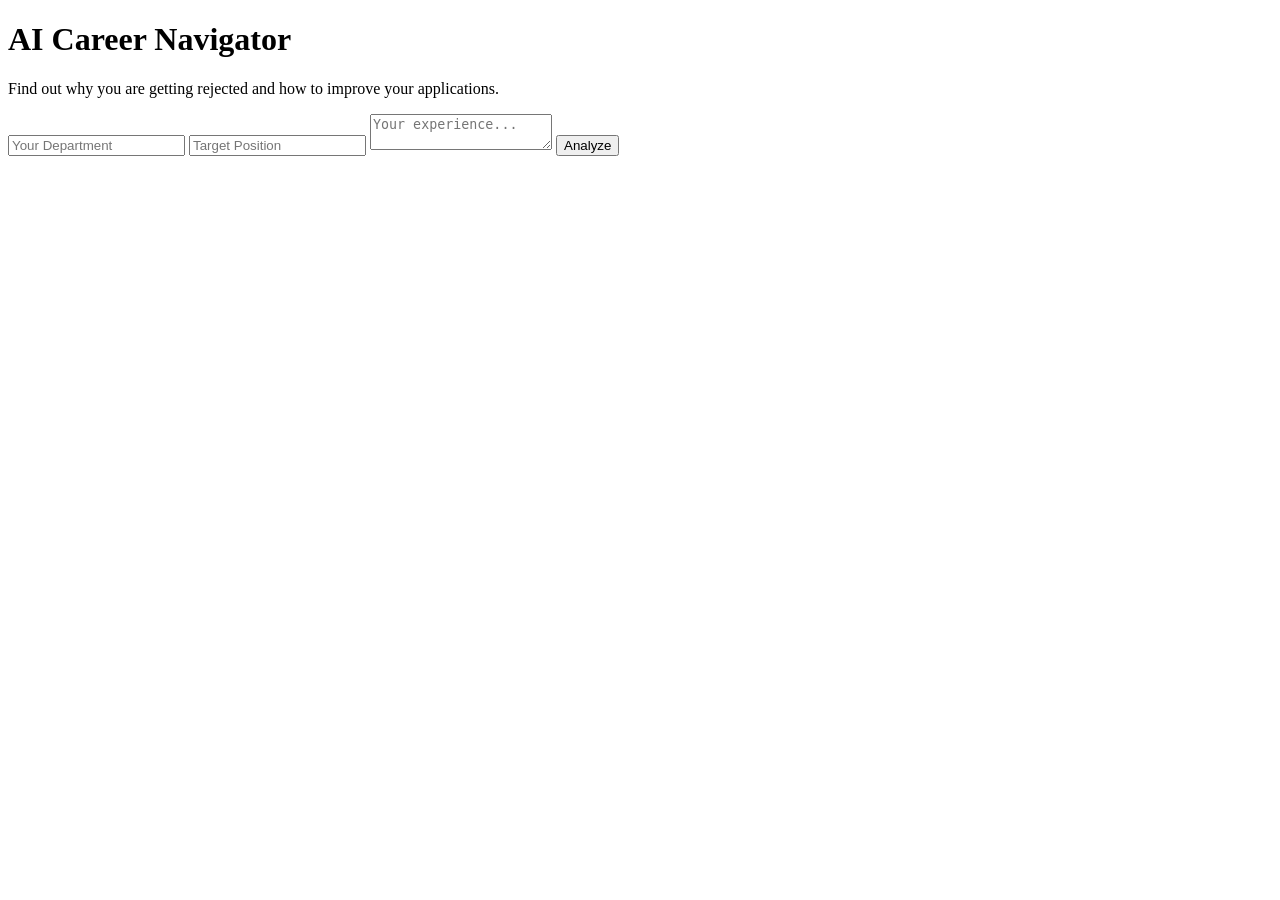
==== features/index.html @ a35713c3 "Create index.html" ====
<!DOCTYPE html>
<html lang="en">
<head>
  <meta charset="UTF-8">
  <title>AI Career Navigator</title>
  <link rel="stylesheet" href="style.css">
</head>
<body>

<div class="container">
  <h1>AI Career Navigator</h1>
  <p>Find out why you are getting rejected and how to improve your applications.</p>

  <input type="text" id="department" placeholder="Your Department">
  <input type="text" id="position" placeholder="Target Position">
  <textarea id="experience" placeholder="Your experience..."></textarea>

  <button onclick="analyze()">Analyze</button>

  <div id="result"></div>
</div>

<script src="script.js"></script>

</body>
</html>
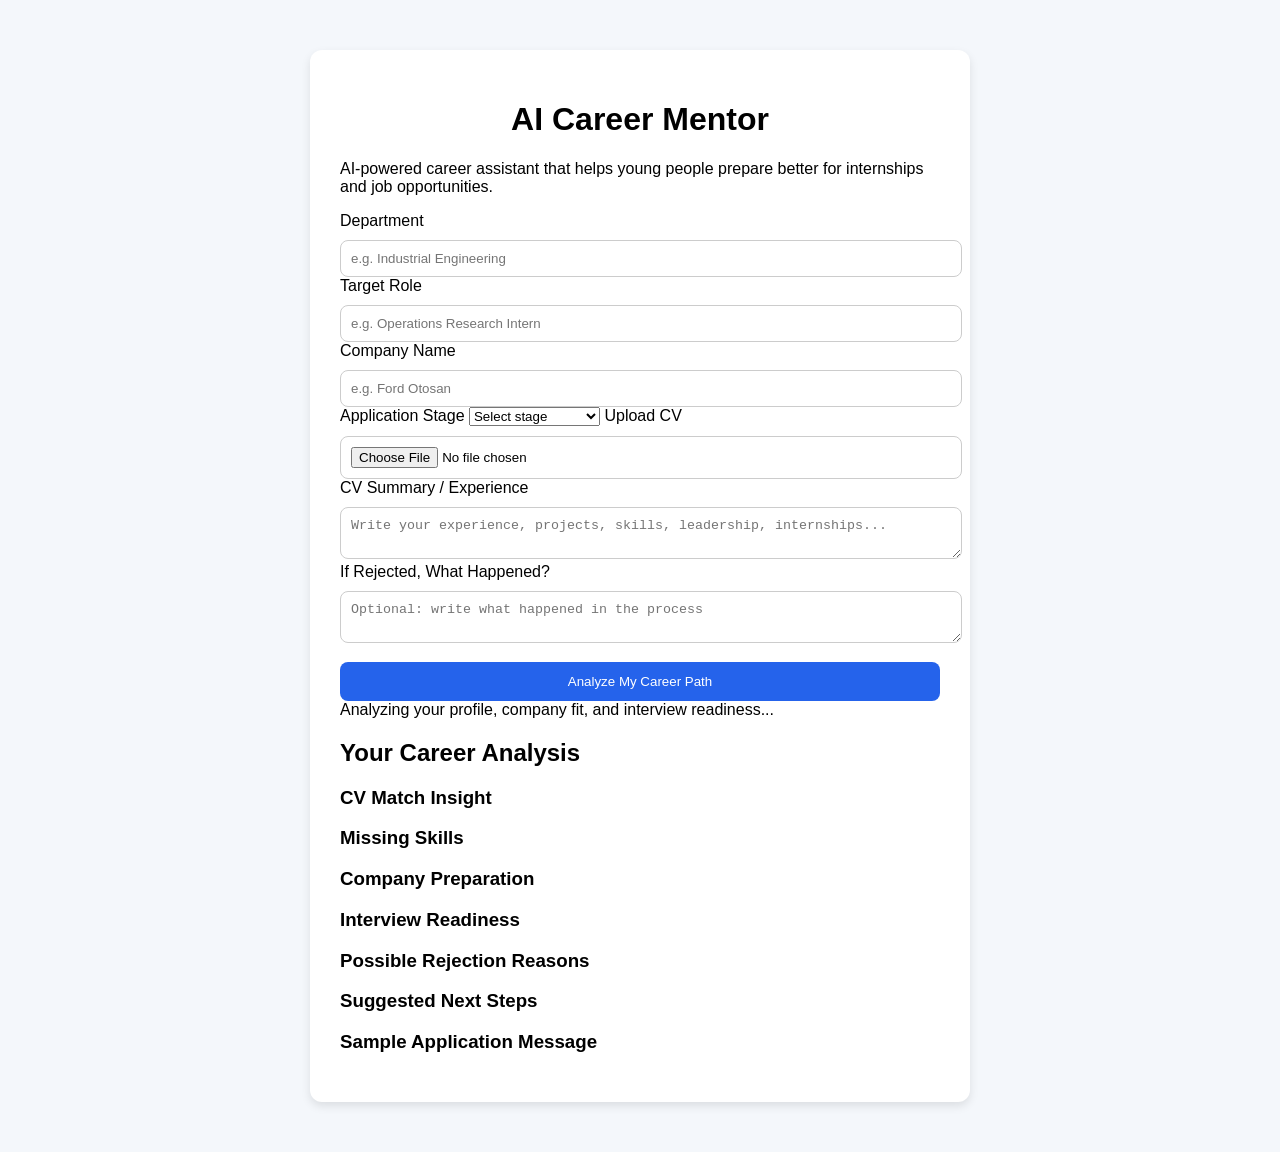
==== commit 3cbb7001: "Update index.html" ====
--- a/features/index.html
+++ b/features/index.html
@@ -2,25 +2,92 @@
 <html lang="en">
 <head>
   <meta charset="UTF-8">
-  <title>AI Career Navigator</title>
+  <meta name="viewport" content="width=device-width, initial-scale=1.0">
+  <title>AI Career Mentor</title>
   <link rel="stylesheet" href="style.css">
 </head>
 <body>
 
 <div class="container">
-  <h1>AI Career Navigator</h1>
-  <p>Find out why you are getting rejected and how to improve your applications.</p>
+  <h1>AI Career Mentor</h1>
+  <p class="subtitle">
+    AI-powered career assistant that helps young people prepare better for internships and job opportunities.
+  </p>
 
-  <input type="text" id="department" placeholder="Your Department">
-  <input type="text" id="position" placeholder="Target Position">
-  <textarea id="experience" placeholder="Your experience..."></textarea>
+  <div class="form-section">
+    <label for="department">Department</label>
+    <input type="text" id="department" placeholder="e.g. Industrial Engineering">
 
-  <button onclick="analyze()">Analyze</button>
+    <label for="role">Target Role</label>
+    <input type="text" id="role" placeholder="e.g. Operations Research Intern">
 
-  <div id="result"></div>
+    <label for="company">Company Name</label>
+    <input type="text" id="company" placeholder="e.g. Ford Otosan">
+
+    <label for="stage">Application Stage</label>
+    <select id="stage">
+      <option value="">Select stage</option>
+      <option value="before-application">Before Application</option>
+      <option value="before-interview">Before Interview</option>
+      <option value="after-rejection">After Rejection</option>
+    </select>
+
+    <label for="cvFile">Upload CV</label>
+    <input type="file" id="cvFile" accept=".pdf,.doc,.docx">
+
+    <label for="experience">CV Summary / Experience</label>
+    <textarea id="experience" placeholder="Write your experience, projects, skills, leadership, internships..."></textarea>
+
+    <label for="rejection">If Rejected, What Happened?</label>
+    <textarea id="rejection" placeholder="Optional: write what happened in the process"></textarea>
+
+    <button onclick="analyzeCareerMentor()">Analyze My Career Path</button>
+  </div>
+
+  <div id="loadingBox" class="loading-box hidden">
+    Analyzing your profile, company fit, and interview readiness...
+  </div>
+
+  <div id="resultsSection" class="results-section hidden">
+    <h2>Your Career Analysis</h2>
+
+    <div class="result-card">
+      <h3>CV Match Insight</h3>
+      <p id="cvMatch"></p>
+    </div>
+
+    <div class="result-card">
+      <h3>Missing Skills</h3>
+      <p id="missingSkills"></p>
+    </div>
+
+    <div class="result-card">
+      <h3>Company Preparation</h3>
+      <p id="companyPrep"></p>
+    </div>
+
+    <div class="result-card">
+      <h3>Interview Readiness</h3>
+      <p id="interviewPrep"></p>
+    </div>
+
+    <div class="result-card">
+      <h3>Possible Rejection Reasons</h3>
+      <p id="rejectionReasons"></p>
+    </div>
+
+    <div class="result-card">
+      <h3>Suggested Next Steps</h3>
+      <p id="nextSteps"></p>
+    </div>
+
+    <div class="result-card">
+      <h3>Sample Application Message</h3>
+      <p id="sampleMessage"></p>
+    </div>
+  </div>
 </div>
 
 <script src="script.js"></script>
-
 </body>
 </html>
--- a/features/style.css
+++ b/features/style.css
@@ -0,0 +1,48 @@
+body {
+  font-family: Arial, sans-serif;
+  background: #f4f7fb;
+  margin: 0;
+}
+
+.container {
+  max-width: 600px;
+  margin: 50px auto;
+  background: white;
+  padding: 30px;
+  border-radius: 12px;
+  box-shadow: 0 4px 10px rgba(0,0,0,0.1);
+}
+
+h1 {
+  text-align: center;
+}
+
+input, textarea {
+  width: 100%;
+  padding: 10px;
+  margin-top: 10px;
+  border-radius: 8px;
+  border: 1px solid #ccc;
+}
+
+button {
+  margin-top: 15px;
+  width: 100%;
+  padding: 12px;
+  background: #2563eb;
+  color: white;
+  border: none;
+  border-radius: 8px;
+  cursor: pointer;
+}
+
+button:hover {
+  opacity: 0.9;
+}
+
+#result {
+  margin-top: 20px;
+  padding: 15px;
+  background: #eef2ff;
+  border-radius: 8px;
+}
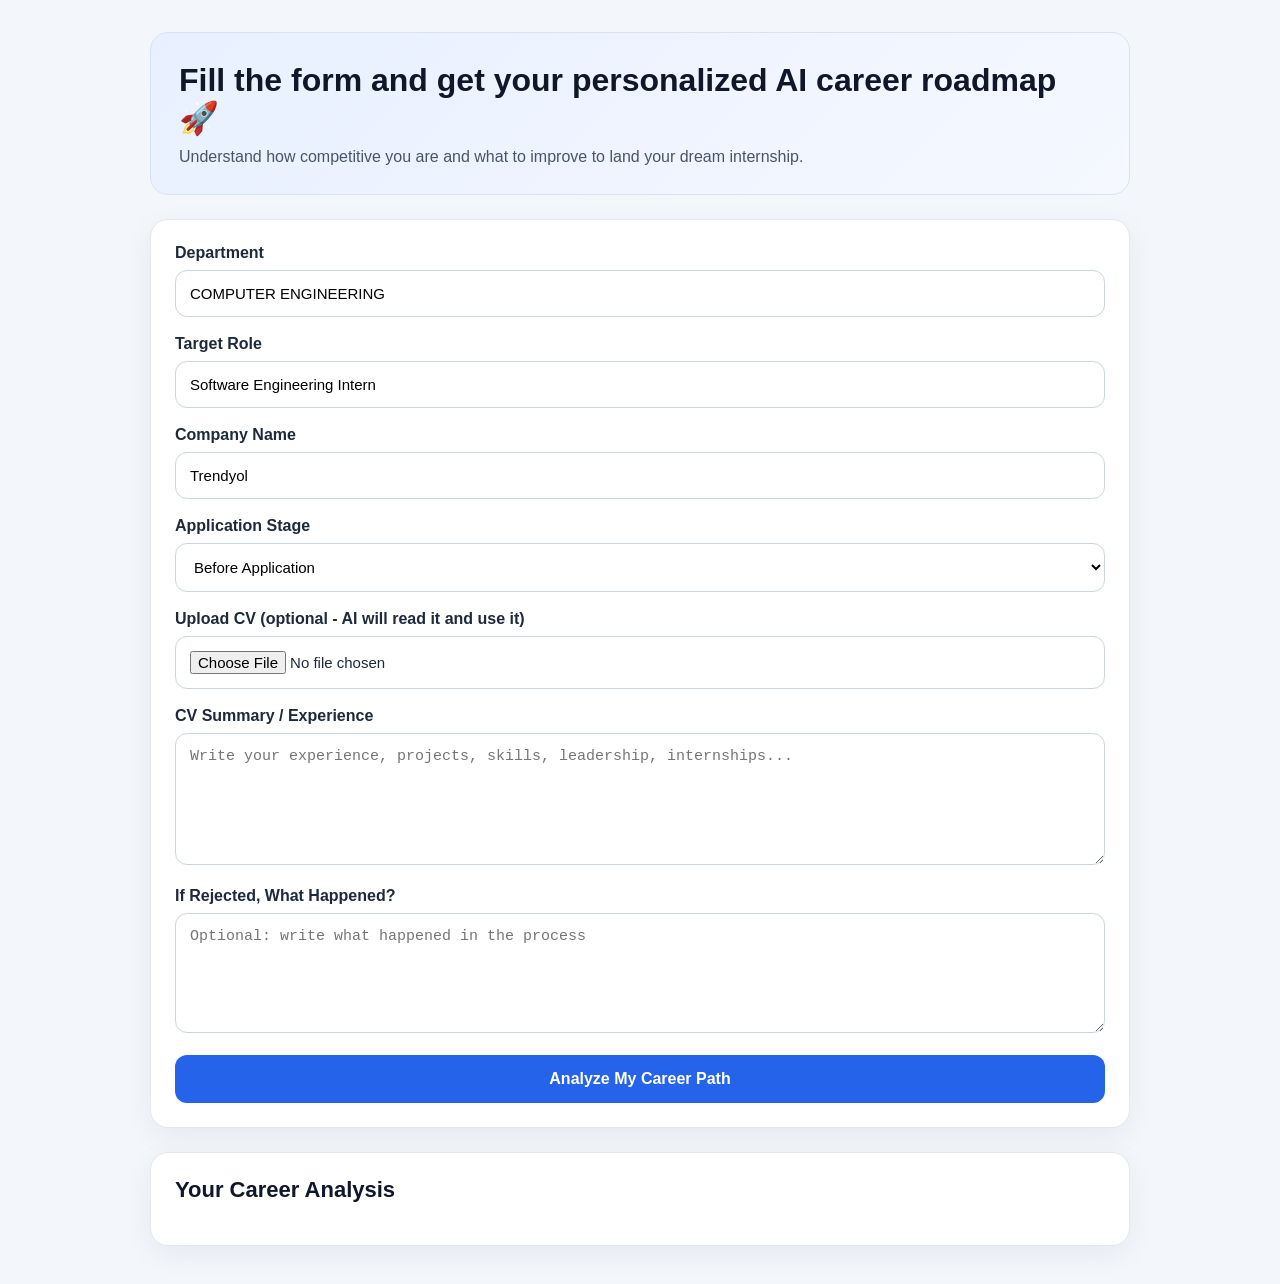
==== commit 763d2ee3: "final frontend fix" ====
--- a/features/index.html
+++ b/features/index.html
@@ -1,93 +1,83 @@
 <!DOCTYPE html>
 <html lang="en">
 <head>
-  <meta charset="UTF-8">
-  <meta name="viewport" content="width=device-width, initial-scale=1.0">
-  <title>AI Career Mentor</title>
-  <link rel="stylesheet" href="style.css">
+  <meta charset="UTF-8" />
+  <meta name="viewport" content="width=device-width, initial-scale=1.0" />
+  <title>AI Career Navigator</title>
+  <link rel="stylesheet" href="style.css" />
 </head>
 <body>
+  <div class="page">
+    <div class="container">
+      <div class="hero">
+        <h1>Fill the form and get your personalized AI career roadmap 🚀</h1>
+        <p>
+          Understand how competitive you are and what to improve to land your dream internship.
+        </p>
+      </div>
 
-<div class="container">
-  <h1>AI Career Mentor</h1>
-  <p class="subtitle">
-    AI-powered career assistant that helps young people prepare better for internships and job opportunities.
-  </p>
+      <form id="careerForm" class="career-form" enctype="multipart/form-data">
+        <div class="form-group">
+          <label for="department">Department</label>
+          <input id="department" type="text" name="department" value="COMPUTER ENGINEERING" required />
+        </div>
 
-  <div class="form-section">
-    <label for="department">Department</label>
-    <input type="text" id="department" placeholder="e.g. Industrial Engineering">
+        <div class="form-group">
+          <label for="target_role">Target Role</label>
+          <input id="target_role" type="text" name="target_role" value="Software Engineering Intern" required />
+        </div>
 
-    <label for="role">Target Role</label>
-    <input type="text" id="role" placeholder="e.g. Operations Research Intern">
+        <div class="form-group">
+          <label for="company_name">Company Name</label>
+          <input id="company_name" type="text" name="company_name" value="Trendyol" required />
+        </div>
 
-    <label for="company">Company Name</label>
-    <input type="text" id="company" placeholder="e.g. Ford Otosan">
+        <div class="form-group">
+          <label for="application_stage">Application Stage</label>
+          <select id="application_stage" name="application_stage" required>
+            <option value="Before Application">Before Application</option>
+            <option value="Before Interview">Before Interview</option>
+            <option value="After Rejection">After Rejection</option>
+          </select>
+        </div>
 
-    <label for="stage">Application Stage</label>
-    <select id="stage">
-      <option value="">Select stage</option>
-      <option value="before-application">Before Application</option>
-      <option value="before-interview">Before Interview</option>
-      <option value="after-rejection">After Rejection</option>
-    </select>
+        <div class="form-group">
+          <label for="cv_file">Upload CV (optional - AI will read it and use it)</label>
+          <input id="cv_file" type="file" name="cv_file" accept=".pdf" />
+        </div>
 
-    <label for="cvFile">Upload CV</label>
-    <input type="file" id="cvFile" accept=".pdf,.doc,.docx">
+        <div class="form-group">
+          <label for="cv_summary">CV Summary / Experience</label>
+          <textarea
+            id="cv_summary"
+            name="cv_summary"
+            rows="6"
+            placeholder="Write your experience, projects, skills, leadership, internships..."
+          ></textarea>
+        </div>
 
-    <label for="experience">CV Summary / Experience</label>
-    <textarea id="experience" placeholder="Write your experience, projects, skills, leadership, internships..."></textarea>
+        <div class="form-group">
+          <label for="rejection_reason">If Rejected, What Happened?</label>
+          <textarea
+            id="rejection_reason"
+            name="rejection_reason"
+            rows="4"
+            placeholder="Optional: write what happened in the process"
+          ></textarea>
+        </div>
 
-    <label for="rejection">If Rejected, What Happened?</label>
-    <textarea id="rejection" placeholder="Optional: write what happened in the process"></textarea>
+        <button type="submit" class="submit-btn">Analyze My Career Path</button>
+      </form>
 
-    <button onclick="analyzeCareerMentor()">Analyze My Career Path</button>
+      <section class="result-section">
+        <h2>Your Career Analysis</h2>
+        <div id="loadingBox" class="loading hidden">Analyzing your profile...</div>
+        <div id="errorBox" class="error hidden"></div>
+        <div id="resultBox"></div>
+      </section>
+    </div>
   </div>
 
-  <div id="loadingBox" class="loading-box hidden">
-    Analyzing your profile, company fit, and interview readiness...
-  </div>
-
-  <div id="resultsSection" class="results-section hidden">
-    <h2>Your Career Analysis</h2>
-
-    <div class="result-card">
-      <h3>CV Match Insight</h3>
-      <p id="cvMatch"></p>
-    </div>
-
-    <div class="result-card">
-      <h3>Missing Skills</h3>
-      <p id="missingSkills"></p>
-    </div>
-
-    <div class="result-card">
-      <h3>Company Preparation</h3>
-      <p id="companyPrep"></p>
-    </div>
-
-    <div class="result-card">
-      <h3>Interview Readiness</h3>
-      <p id="interviewPrep"></p>
-    </div>
-
-    <div class="result-card">
-      <h3>Possible Rejection Reasons</h3>
-      <p id="rejectionReasons"></p>
-    </div>
-
-    <div class="result-card">
-      <h3>Suggested Next Steps</h3>
-      <p id="nextSteps"></p>
-    </div>
-
-    <div class="result-card">
-      <h3>Sample Application Message</h3>
-      <p id="sampleMessage"></p>
-    </div>
-  </div>
-</div>
-
-<script src="script.js"></script>
+  <script src="script.js"></script>
 </body>
-</html>
+</html>
--- a/features/style.css
+++ b/features/style.css
@@ -1,48 +1,238 @@
+* {
+  box-sizing: border-box;
+}
+
 body {
-  font-family: Arial, sans-serif;
-  background: #f4f7fb;
-  margin: 0;
+  margin: 0;
+  font-family: Arial, Helvetica, sans-serif;
+  background: #f3f6fb;
+  color: #1f2937;
+}
+
+.page {
+  min-height: 100vh;
+  padding: 32px 16px;
 }
 
 .container {
-  max-width: 600px;
-  margin: 50px auto;
-  background: white;
-  padding: 30px;
+  max-width: 980px;
+  margin: 0 auto;
+}
+
+.hero {
+  background: linear-gradient(135deg, #e8f0ff, #f5f8ff);
+  border: 1px solid #d8e2f2;
+  border-radius: 18px;
+  padding: 28px;
+  margin-bottom: 24px;
+}
+
+.hero h1 {
+  margin: 0 0 10px 0;
+  font-size: 32px;
+  line-height: 1.2;
+  color: #0f172a;
+}
+
+.hero p {
+  margin: 0;
+  font-size: 16px;
+  color: #475569;
+}
+
+.career-form,
+.result-section {
+  background: #ffffff;
+  border: 1px solid #e5e7eb;
+  border-radius: 18px;
+  padding: 24px;
+  box-shadow: 0 8px 30px rgba(15, 23, 42, 0.06);
+}
+
+.career-form {
+  margin-bottom: 24px;
+}
+
+.form-group {
+  margin-bottom: 18px;
+}
+
+label {
+  display: block;
+  margin-bottom: 8px;
+  font-weight: 700;
+  color: #1e293b;
+}
+
+input[type="text"],
+select,
+textarea,
+input[type="file"] {
+  width: 100%;
+  padding: 14px;
+  border: 1px solid #cbd5e1;
   border-radius: 12px;
-  box-shadow: 0 4px 10px rgba(0,0,0,0.1);
-}
-
-h1 {
-  text-align: center;
-}
-
-input, textarea {
+  font-size: 15px;
+  background: #fff;
+}
+
+textarea {
+  resize: vertical;
+  min-height: 120px;
+}
+
+input[type="text"]:focus,
+select:focus,
+textarea:focus,
+input[type="file"]:focus {
+  outline: none;
+  border-color: #4f46e5;
+  box-shadow: 0 0 0 3px rgba(79, 70, 229, 0.12);
+}
+
+.submit-btn {
   width: 100%;
-  padding: 10px;
-  margin-top: 10px;
-  border-radius: 8px;
-  border: 1px solid #ccc;
-}
-
-button {
-  margin-top: 15px;
-  width: 100%;
-  padding: 12px;
+  border: none;
+  border-radius: 12px;
+  padding: 15px 18px;
+  font-size: 16px;
+  font-weight: 700;
   background: #2563eb;
+  color: #fff;
+  cursor: pointer;
+  transition: 0.2s ease;
+}
+
+.submit-btn:hover {
+  background: #1d4ed8;
+}
+
+.submit-btn:disabled {
+  opacity: 0.7;
+  cursor: wait;
+}
+
+.result-section h2 {
+  margin-top: 0;
+  margin-bottom: 18px;
+  font-size: 22px;
+  color: #0f172a;
+}
+
+.loading,
+.error {
+  padding: 14px 16px;
+  border-radius: 12px;
+  margin-bottom: 16px;
+  font-weight: 600;
+}
+
+.loading {
+  background: #eff6ff;
+  color: #1d4ed8;
+  border: 1px solid #bfdbfe;
+}
+
+.error {
+  background: #fef2f2;
+  color: #b91c1c;
+  border: 1px solid #fecaca;
+}
+
+.hidden {
+  display: none;
+}
+
+.score-card {
+  background: #475569;
   color: white;
-  border: none;
-  border-radius: 8px;
-  cursor: pointer;
-}
-
-button:hover {
-  opacity: 0.9;
-}
-
-#result {
-  margin-top: 20px;
-  padding: 15px;
-  background: #eef2ff;
-  border-radius: 8px;
-}
+  border-radius: 18px;
+  padding: 24px;
+  margin-bottom: 20px;
+}
+
+.score-label {
+  font-size: 18px;
+  opacity: 0.95;
+  margin-bottom: 8px;
+}
+
+.score-value {
+  font-size: 56px;
+  font-weight: 800;
+  line-height: 1;
+  margin-bottom: 16px;
+}
+
+.headline-box {
+  background: #e8eefc;
+  color: #1e3a8a;
+  border-radius: 14px;
+  padding: 14px 16px;
+  font-weight: 700;
+}
+
+.info-card {
+  background: #f8fafc;
+  border-left: 5px solid #2563eb;
+  border-radius: 14px;
+  padding: 20px;
+  margin-bottom: 18px;
+}
+
+.info-card h3 {
+  margin-top: 0;
+  margin-bottom: 14px;
+  font-size: 20px;
+}
+
+.info-card p {
+  margin: 0;
+  line-height: 1.7;
+}
+
+.info-card ul {
+  margin: 0;
+  padding-left: 22px;
+}
+
+.info-card li {
+  margin-bottom: 10px;
+  line-height: 1.6;
+}
+
+.week-card {
+  background: #ffffff;
+  border: 1px solid #e5e7eb;
+  border-radius: 14px;
+  padding: 16px;
+  margin-bottom: 14px;
+}
+
+.week-card h4 {
+  margin: 0 0 8px 0;
+  font-size: 18px;
+  color: #0f172a;
+}
+
+.week-focus {
+  font-weight: 700;
+  color: #334155;
+  margin-bottom: 10px;
+}
+
+@media (max-width: 640px) {
+  .hero h1 {
+    font-size: 26px;
+  }
+
+  .score-value {
+    font-size: 42px;
+  }
+
+  .career-form,
+  .result-section,
+  .hero {
+    padding: 18px;
+  }
+}
